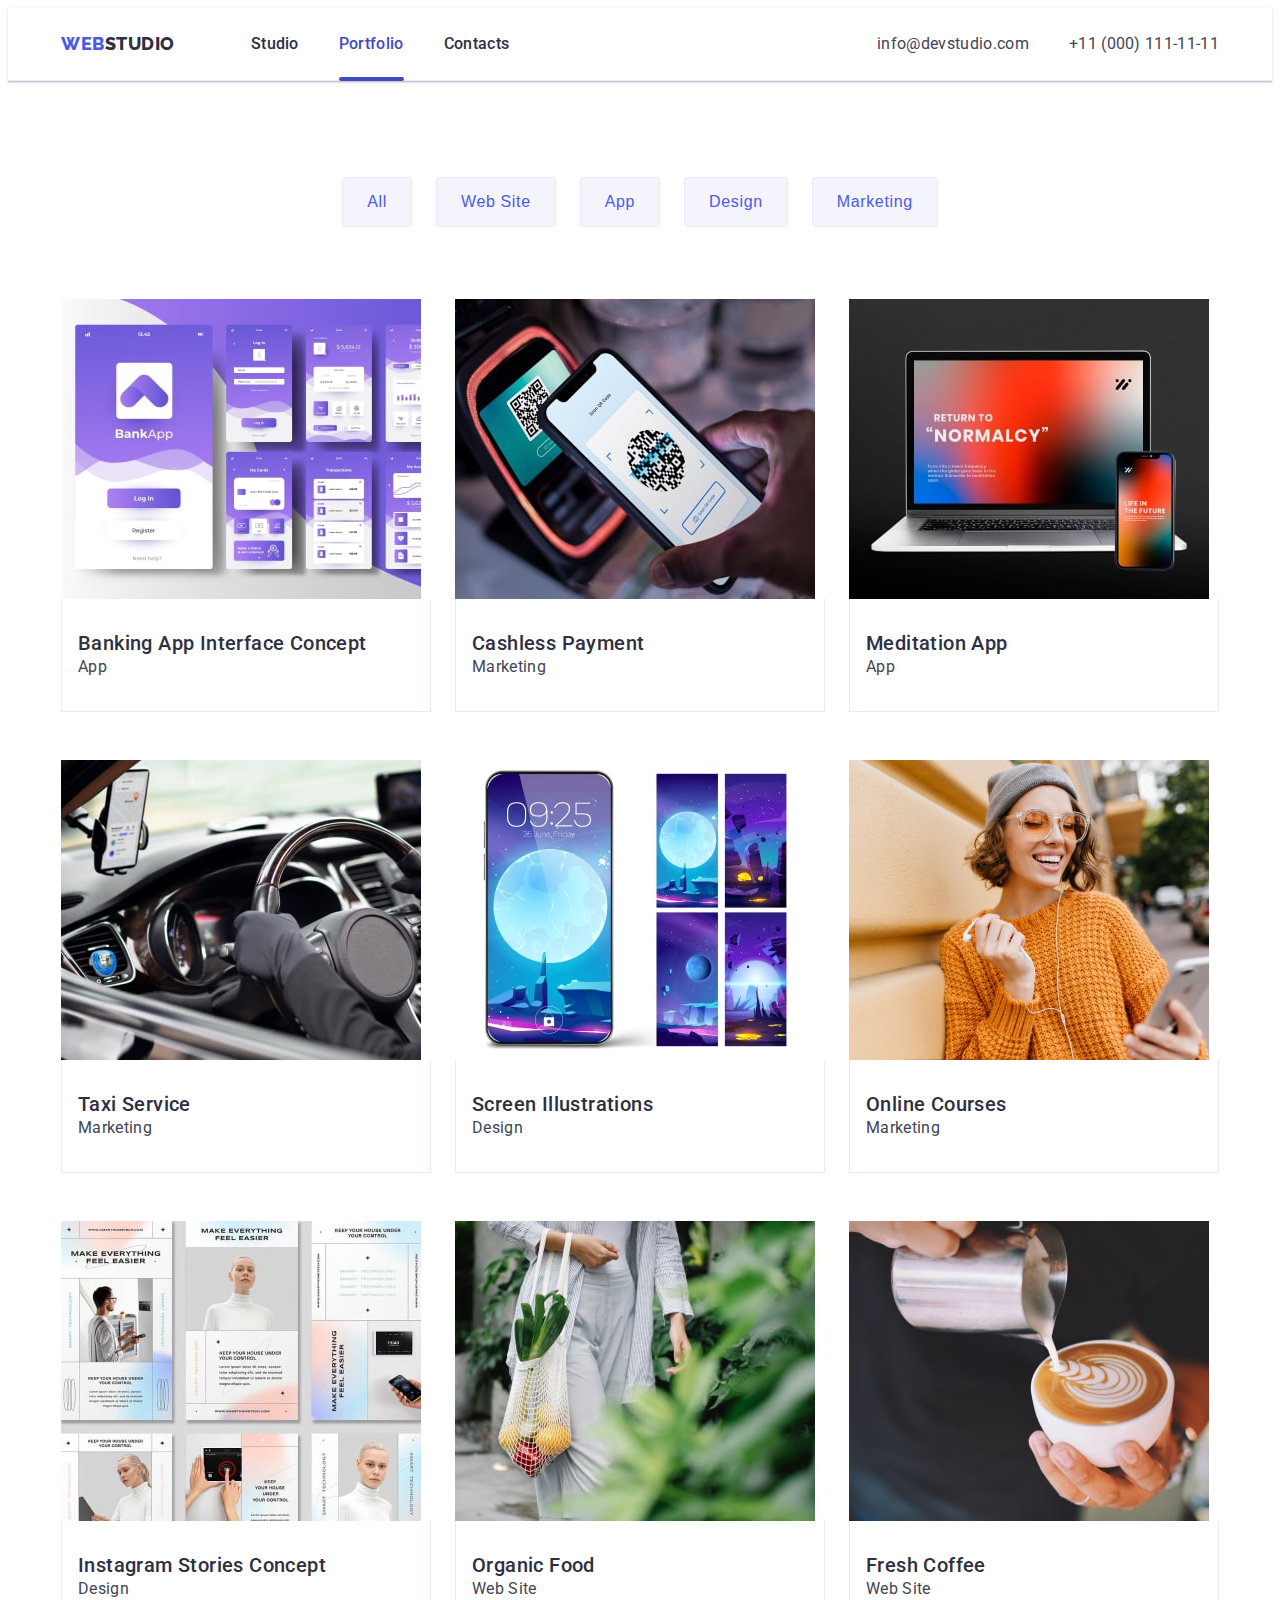
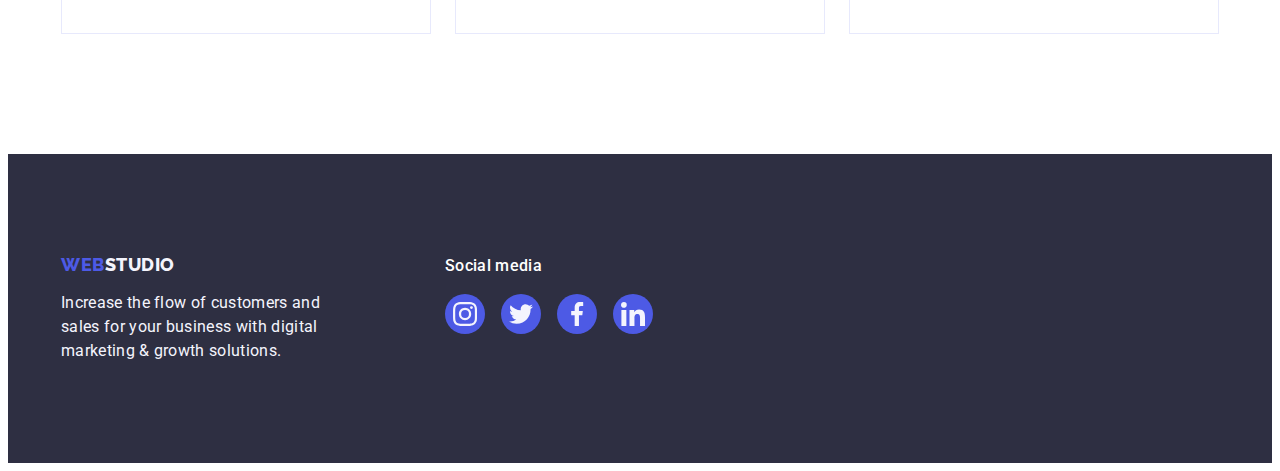
==== portfolio.html @ 6a230144 "Initial commit" ====
<!DOCTYPE html>
<html lang="en">
  <head>
    <meta charset="UTF-8" />
    <meta name="viewport" content="width=device-width, initial-scale=1.0" />
    <title>Porrfolio</title>
    <link rel="preconnect" href="https://fonts.googleapis.com" />
    <link rel="preconnect" href="https://fonts.gstatic.com" crossorigin />
    <link
      href="https://fonts.googleapis.com/css2?family=Raleway:wght@800&family=Roboto:wght@400;500;700&display=swap"
      rel="stylesheet"
    />
    <link
      rel="stylesheet"
      href="https://cdnjs.cloudflare.com/ajax/libs/modern-normalize/2.0.0/modern-normalize.min.css"
      integrity="sha512-4xo8blKMVCiXpTaLzQSLSw3KFOVPWhm/TRtuPVc4WG6kUgjH6J03IBuG7JZPkcWMxJ5huwaBpOpnwYElP/m6wg=="
      crossorigin="anonymous"
      referrerpolicy="no-referrer"
    />
    <link rel="stylesheet" href="./css/styles.css" />
  </head>
  <body>
    <!-- Header -->
    <header class="page-header">
      <div class="header-container container">
        <nav class="page-nav">
          <a class="header-logo logo link" href="./index.html"
            >Web<span class="logo-part-theme-dark">Studio</span></a
          >
          <ul class="menu list">
            <li class="menu-item">
              <a class="menu-link link" href="./index.html">Studio</a>
            </li>
            <li class="menu-item">
              <a class="menu-link link current" href="./portfolio.html"
                >Portfolio</a
              >
            </li>
            <li class="menu-item">
              <a class="menu-link link" href="">Contacts</a>
            </li>
          </ul>
        </nav>
        <address class="contacts-info">
          <ul class="contacts list">
            <li class="contacts-item">
              <a class="contacts-link link" href="mailto:info@devstudio.com"
                >info@devstudio.com</a
              >
            </li>
            <li class="contacts-item">
              <a class="contacts-link link" href="tel:+110001111111"
                >+11 (000) 111-11-11</a
              >
            </li>
          </ul>
        </address>
      </div>
    </header>
    <main>
      <!-- Portfolio -->
      <section class="portfolio-section section">
        <div class="container">
          <h1 class="visually-hidden">Our projects</h1>
          <ul class="portfolio-filter list">
            <li class="portfolio-filter-item">
              <button class="filter-btn" type="button">All</button>
            </li>
            <li class="portfolio-filter-item">
              <button class="filter-btn" type="button">Web Site</button>
            </li>
            <li class="portfolio-filter-item">
              <button class="filter-btn" type="button">App</button>
            </li>
            <li class="portfolio-filter-item">
              <button class="filter-btn" type="button">Design</button>
            </li>
            <li class="portfolio-filter-item">
              <button class="filter-btn" type="button">Marketing</button>
            </li>
          </ul>
          <ul class="projects-list list">
            <li class="projects-item">
              <a class="projects-link link" href="">
                <div class="projects-picture-wrapper">
                  <img
                    class="projects-picture"
                    src="./images/banking-app-min.jpg"
                    alt="Banking App"
                    width="360"
                    height="300"
                  />

                  <p class="overlay-text">
                    14 Stylish and User-Friendly App Design Concepts · Task
                    Manager App · Calorie Tracker App · Exotic Fruit Ecommerce
                    App · Cloud Storage App
                  </p>
                </div>
                <div class="projects-wrapper">
                  <h2 class="item-title">Banking App Interface Concept</h2>
                  <p class="item-description-theme-dark item-description">
                    App
                  </p>
                </div>
              </a>
            </li>
            <li class="projects-item">
              <a class="projects-link link" href="">
                <div class="projects-picture-wrapper">
                  <img
                    class="projects-picture"
                    src="./images/cashless-payment-min.jpg"
                    alt="Cashless Payment"
                    width="360"
                    height="300"
                  />

                  <p class="overlay-text">
                    14 Stylish and User-Friendly App Design Concepts · Task
                    Manager App · Calorie Tracker App · Exotic Fruit Ecommerce
                    App · Cloud Storage App
                  </p>
                </div>

                <div class="projects-wrapper">
                  <h2 class="item-title">Cashless Payment</h2>
                  <p class="item-description-theme-dark item-description">
                    Marketing
                  </p>
                </div>
              </a>
            </li>
            <li class="projects-item">
              <a class="projects-link link" href="">
                <div class="projects-picture-wrapper">
                  <img
                    class="projects-picture"
                    src="./images/meditation-app-min.jpg"
                    alt="Meditation App"
                    width="360"
                    height="300"
                  />

                  <p class="overlay-text">
                    14 Stylish and User-Friendly App Design Concepts · Task
                    Manager App · Calorie Tracker App · Exotic Fruit Ecommerce
                    App · Cloud Storage App
                  </p>
                </div>
                <div class="projects-wrapper">
                  <h2 class="item-title">Meditation App</h2>
                  <p class="item-description-theme-dark item-description">
                    App
                  </p>
                </div>
              </a>
            </li>
            <li class="projects-item">
              <a class="projects-link link" href="">
                <div class="projects-picture-wrapper">
                  <img
                    class="projects-picture"
                    src="./images/taxi-service-min.jpg"
                    alt="Taxi Service"
                    width="360"
                    height="300"
                  />

                  <p class="overlay-text">
                    14 Stylish and User-Friendly App Design Concepts · Task
                    Manager App · Calorie Tracker App · Exotic Fruit Ecommerce
                    App · Cloud Storage App
                  </p>
                </div>
                <div class="projects-wrapper">
                  <h2 class="item-title">Taxi Service</h2>
                  <p class="item-description-theme-dark item-description">
                    Marketing
                  </p>
                </div>
              </a>
            </li>
            <li class="projects-item">
              <a class="projects-link link" href="">
                <div class="projects-picture-wrapper">
                  <img
                    class="projects-picture"
                    src="./images/screen-illustrations-min.jpg"
                    alt="Screen Illustrations"
                    width="360"
                    height="300"
                  />

                  <p class="overlay-text">
                    14 Stylish and User-Friendly App Design Concepts · Task
                    Manager App · Calorie Tracker App · Exotic Fruit Ecommerce
                    App · Cloud Storage App
                  </p>
                </div>
                <div class="projects-wrapper">
                  <h2 class="item-title">Screen Illustrations</h2>
                  <p class="item-description-theme-dark item-description">
                    Design
                  </p>
                </div>
              </a>
            </li>
            <li class="projects-item">
              <a class="projects-link link" href="">
                <div class="projects-picture-wrapper">
                  <img
                    class="projects-picture"
                    src="./images/online-courses-min.jpg"
                    alt="Online Courses"
                    width="360"
                    height="300"
                  />

                  <p class="overlay-text">
                    14 Stylish and User-Friendly App Design Concepts · Task
                    Manager App · Calorie Tracker App · Exotic Fruit Ecommerce
                    App · Cloud Storage App
                  </p>
                </div>
                <div class="projects-wrapper">
                  <h2 class="item-title">Online Courses</h2>
                  <p class="item-description-theme-dark item-description">
                    Marketing
                  </p>
                </div>
              </a>
            </li>
            <li class="projects-item">
              <a class="projects-link link" href="">
                <div class="projects-picture-wrapper">
                  <img
                    class="projects-picture"
                    src="./images/instagram-stories-min.jpg"
                    alt="Instagram Stories"
                    width="360"
                    height="300"
                  />

                  <p class="overlay-text">
                    14 Stylish and User-Friendly App Design Concepts · Task
                    Manager App · Calorie Tracker App · Exotic Fruit Ecommerce
                    App · Cloud Storage App
                  </p>
                </div>
                <div class="projects-wrapper">
                  <h2 class="item-title">Instagram Stories Concept</h2>
                  <p class="item-description-theme-dark item-description">
                    Design
                  </p>
                </div>
              </a>
            </li>
            <li class="projects-item">
              <a class="projects-link link" href="">
                <div class="projects-picture-wrapper">
                  <img
                    class="projects-picture"
                    src="./images/organic-food-min.jpg"
                    alt="Organic Food"
                    width="360"
                    height="300"
                  />

                  <p class="overlay-text">
                    14 Stylish and User-Friendly App Design Concepts · Task
                    Manager App · Calorie Tracker App · Exotic Fruit Ecommerce
                    App · Cloud Storage App
                  </p>
                </div>
                <div class="projects-wrapper">
                  <h2 class="item-title">Organic Food</h2>
                  <p class="item-description-theme-dark item-description">
                    Web Site
                  </p>
                </div>
              </a>
            </li>
            <li class="projects-item">
              <a class="projects-link link" href="">
                <div class="projects-picture-wrapper">
                  <img
                    class="projects-picture"
                    src="./images/fresh-coffee-min.jpg"
                    alt="Fresh Coffee"
                    width="360"
                    height="300"
                  />

                  <p class="overlay-text">
                    14 Stylish and User-Friendly App Design Concepts · Task
                    Manager App · Calorie Tracker App · Exotic Fruit Ecommerce
                    App · Cloud Storage App
                  </p>
                </div>
                <div class="projects-wrapper">
                  <h2 class="item-title">Fresh Coffee</h2>
                  <p class="item-description-theme-dark item-description">
                    Web Site
                  </p>
                </div>
              </a>
            </li>
          </ul>
        </div>
      </section>
    </main>
    <!-- Footer -->
    <footer class="page-footer">
      <div class="footer-container container">
        <div class="footer-left-side">
          <a class="footer-logo logo link" href="./"
            >Web<span class="logo-part-theme-light">Studio</span></a
          >
          <p class="footer-item item-description-theme-light item-description">
            Increase the flow of customers and sales for your business with
            digital marketing & growth solutions.
          </p>
        </div>
        <div class="footer-right-side">
          <p class="footer-socials">Social media</p>
          <ul class="footer-socials-list list">
            <li class="footer-socials-item">
              <a href="#" class="footer-socials-link">
                <svg class="footer-socials-icon" width="24" height="24">
                  <use href="./images/icons.svg#icon-instagram"></use>
                </svg>
              </a>
            </li>
            <li class="footer-socials-item">
              <a href="#" class="footer-socials-link">
                <svg class="footer-socials-icon" width="24" height="24">
                  <use href="./images/icons.svg#icon-twitter"></use>
                </svg>
              </a>
            </li>
            <li class="footer-socials-item">
              <a href="#" class="footer-socials-link">
                <svg class="footer-socials-icon" width="24" height="24">
                  <use href="./images/icons.svg#icon-facebook"></use>
                </svg>
              </a>
            </li>
            <li class="footer-socials-item">
              <a href="#" class="footer-socials-link">
                <svg class="footer-socials-icon" width="24" height="24">
                  <use href="./images/icons.svg#icon-linkedin"></use>
                </svg>
              </a>
            </li>
          </ul>
        </div>
      </div>
    </footer>
  </body>
</html>
---- css/styles.css ----
:root {
  --dark: #2e2f42;
  --primary-brand: #4d5ae5;
  --pressed-state: #404bbf;
  --success: #31d0aa;
  --text: #434455;
  --subtle-text: #8e8f99;
  --accent: #e7e9fc;
  --light: #f4f4fd;
  --white-background: #ffffff;
  --modal-background: #fcfcfc;
  --trns-fast: 300ms ease;
  --trns-slow: 800ms ease-out;
}

h1,
h2,
h3,
h4,
h5,
h6,
p {
  margin-top: 0;
  margin-bottom: 0;
}

ul,
ol {
  margin-top: 0;
  margin-bottom: 0;
  padding-left: 0;
}

img {
  display: block;
  max-width: 100%;
  object-fit: cover;
}

button {
  cursor: pointer;
}
a {
  color: currentColor;
}
.list {
  list-style-type: none;
}

.link {
  text-decoration: none;
}

.visually-hidden {
  position: absolute;
  width: 1px;
  height: 1px;
  margin: -1px;
  border: 0;
  padding: 0;
  white-space: nowrap;
  clip-path: inset(100%);
  clip: rect(0 0 0 0);
  overflow: hidden;
}

body {
  font-family: 'Roboto', sans-serif;
  color: var(--text);
  background-color: var(--white-background);
}

.container {
  width: 1158px;
  margin-left: auto;
  margin-right: auto;
  padding-left: 15px;
  padding-right: 15px;
  /* outline: solid red; */
}
.section {
  padding-bottom: 120px;
}
/* ======================COMPONENTS======================= */
.logo {
  color: var(--primary-brand);
  font-family: Raleway, sans-serif;
  font-size: 18px;
  font-weight: 800;
  line-height: 1.17;
  letter-spacing: 0.03em;
  text-transform: uppercase;
}

.logo-part-theme-dark {
  color: var(--dark);
}

.logo-part-theme-light {
  color: var(--light);
}
.modal-btn {
  background-color: var(--primary-brand);
  color: var(--white-background);
  font-size: 16px;
  font-weight: 500;
  line-height: 1.5;
  letter-spacing: 0.04em;
  border: none;
  padding: 16px 32px;
  border-radius: 4px;
  min-width: 169px;
  height: 56px;
  transition: background-color 250ms cubic-bezier(0.4, 0, 0.2, 1);
}

.modal-btn:hover,
.modal-btn:focus {
  background-color: var(--pressed-state);
}

.item-title {
  color: var(--dark);
  font-size: 20px;
  font-weight: 500;
  line-height: 1.2;
  letter-spacing: 0.02em;
}

.item-description {
  font-size: 16px;
  line-height: 1.5;
  letter-spacing: 0.02em;
}
.item-description-theme-dark {
  color: var(--text);
}
.item-description-theme-light {
  color: var(--light);
}
.section-title {
  color: var(--dark);
  text-align: center;
  font-size: 36px;
  line-height: 1.11;
  letter-spacing: 0.02em;
  text-transform: capitalize;
  margin-bottom: 72px;
}

/* ======================/COMPONENTS======================= */

/* ======================HEADER======================= */
.page-header {
  box-shadow: 0px 2px 1px rgba(46, 47, 66, 0.08),
    0px 1px 1px rgba(46, 47, 66, 0.16), 0px 1px 6px rgba(46, 47, 66, 0.08);
}
.header-container {
  display: flex;
  justify-content: space-between;
  align-items: center;
}
.contacts-info {
  font-style: normal;
}
.page-nav {
  display: flex;
  align-items: center;
}
.menu {
  display: flex;
  gap: 40px;
}
.header-logo {
  margin-right: 76px;
  padding: 25px 0;
}

.menu-link {
  position: relative;
  display: block;
  padding: 24px 0;
  color: var(--dark);
  font-size: 16px;
  font-weight: 500;
  line-height: 1.5;
  letter-spacing: 0.02em;
  transition: color 250ms cubic-bezier(0.4, 0, 0.2, 1);
}

.menu-link:hover,
.menu-link:focus {
  color: var(--pressed-state);
}
.contacts {
  display: flex;
  gap: 40px;
}

.contacts-link {
  font-size: 16px;
  font-weight: 400;
  line-height: 1.5;
  letter-spacing: 0.02em;
  padding: 24px 0;
  transition: color 250ms cubic-bezier(0.4, 0, 0.2, 1);
}

.contacts-link:hover,
.contacts-link:focus {
  color: var(--pressed-state);
}
.current {
  color: var(--pressed-state);
}
.current::after {
  display: block;
  content: '';
  position: absolute;
  width: 100%;
  height: 4px;
  background-color: var(--pressed-state);
  bottom: -1px;
  border-radius: 2px;
}

/* ======================/HEADER======================= */

/* ======================HERO======================= */
.hero-section {
  background-color: var(--dark);
  padding: 188px 0;
  background-image: linear-gradient(
      rgba(46, 47, 66, 0.7),
      rgba(46, 47, 66, 0.7)
    ),
    url(../images/hero.jpg);
  background-repeat: no-repeat;
  background-size: cover;
  background-position: center;
  max-width: 1440px;
}
.hero-container {
  display: flex;
  flex-direction: column;
  align-items: center;
}

.hero-title {
  color: var(--white-background);
  text-align: center;
  font-size: 56px;
  line-height: 1.07;
  letter-spacing: 0.02em;
  margin-bottom: 48px;
  max-width: 496px;
}

/* ======================/HERO======================= */
/* ======================BENEFITS======================= */
.benefits-section {
  padding-top: 120px;
}
.benefits-list {
  display: flex;
  gap: 24px;
}
.benefits-wrapper {
  display: flex;
  justify-content: center;
  align-items: center;
  width: 264px;
  height: 112px;
  border-radius: 4px;
  background: var(--light);
  margin-bottom: 8px;
}
.benefits-item {
  width: 264px;
}
/* ======================/BENEFITS======================= */
/* ======================WHAT ARE WE DOING======================= */

.services-list {
  display: flex;
  gap: 24px;
}
/* ======================/WHAT ARE WE DOING======================= */
/* ======================OUR TEAM======================= */
.team-section {
  background-color: var(--light);
  padding-top: 120px;
}
.team-list {
  display: flex;
  gap: 24px;
}

.team-item {
  border-radius: 0px 0px 4px 4px;
  box-shadow: 0px 2px 1px 0px rgba(46, 47, 66, 0.08),
    0px 1px 1px 0px rgba(46, 47, 66, 0.16),
    0px 1px 6px 0px rgba(46, 47, 66, 0.08);
}
.team-wrapper {
  display: flex;
  flex-direction: column;
  align-items: center;
  gap: 8px;
  padding: 32px 0;
}

.team-item {
  background-color: var(--white-background);
}
.team-title {
  text-align: center;
}

.team-description {
  text-align: center;
}
.team-socials-list {
  display: flex;
  align-items: center;
  justify-content: center;
  gap: 24px;
}
.team-socials-link {
  display: flex;
  align-items: center;
  justify-content: center;
  padding: 12px;
  background-color: var(--primary-brand);
  border-radius: 50%;
  transition: background-color 250ms cubic-bezier(0.4, 0, 0.2, 1);
}
.team-socials-link:hover,
.team-socials-link:focus {
  background-color: var(--pressed-state);
}
.team-socials-icon {
  fill: var(--light);
}
/* ======================/OUR TEAM======================= */
/* ======================CUSTOMERS======================= */
.customers-section {
  padding-top: 120px;
}
.customers-list {
  display: flex;
  gap: 24px;
  justify-content: center;
  align-items: center;
}
.customers-item {
  width: 168px;
  height: 88px;
}
.customers-link {
  width: 100%;
  height: 100%;
  border-radius: 4px;
  border: 1px solid var(--subtle-text);
  display: flex;
  justify-content: center;
  align-items: center;
  color: var(--subtle-text);
  transition: border-color 250ms cubic-bezier(0.4, 0, 0.2, 1),
    color 250ms cubic-bezier(0.4, 0, 0.2, 1);
}
.customers-icon {
  fill: currentColor;
}

/* .customers-icon:hover,
.customers-icon:focus {
  fill: var(--pressed-state);
} */

.customers-link:hover,
.customers-link:focus {
  border-color: var(--pressed-state);
  color: var(--pressed-state);
}
/* ======================/CUSTOMERS======================= */
/* ======================PORTFOLIO======================= */
.portfolio-section {
  padding-top: 96px;
}
.filter-btn {
  color: var(--primary-brand);
  text-align: center;
  font-size: 16px;
  font-weight: 500;
  line-height: 1.5;
  letter-spacing: 0.04em;
  background-color: var(--light);
  border-radius: 4px;
  border: 1px solid var(--CORNFLOWER, #e7e9fc);
  padding: 12px 24px;
  transition: color 250ms cubic-bezier(0.4, 0, 0.2, 1),
    background-color 250ms cubic-bezier(0.4, 0, 0.2, 1),
    border-color 250ms cubic-bezier(0.4, 0, 0.2, 1),
    box-shadow 250ms cubic-bezier(0.4, 0, 0.2, 1);
}

.filter-btn:hover,
.filter-btn:focus {
  color: var(--white-background);
  background-color: var(--pressed-state);
  border: 1px solid transparent;
  box-shadow: 0px 2px 2px 0px rgba(0, 0, 0, 0.12),
    0px 2px 1px 0px rgba(0, 0, 0, 0.08), 0px 3px 1px 0px rgba(0, 0, 0, 0.1);
}
.portfolio-filter {
  display: flex;
  gap: 24px;
  justify-content: center;
  margin-bottom: 72px;
}
.projects-list {
  display: flex;
  flex-wrap: wrap;
  gap: 48px 24px;
}
.projects-item {
  width: calc((100% - 48px) / 3);
}
.projects-link:hover .overlay-text,
.projects-link:focus .overlay-text {
  transform: translateY(0%);
}

.projects-link {
  display: block;
  transition: box-shadow 250ms cubic-bezier(0.4, 0, 0.2, 1);
}
.projects-link:hover,
.projects-link:focus {
  box-shadow: 0px 1px 6px rgba(46, 47, 66, 0.08),
    0px 1px 1px rgba(46, 47, 66, 0.16), 0px 2px 1px rgba(46, 47, 66, 0.08);
}
.projects-picture-wrapper {
  position: relative;
  overflow: hidden;
}
.projects-wrapper {
  border: 1px solid var(--accent);
  border-top: none;
  padding: 32px 16px;
}

.overlay-text {
  position: absolute;
  top: 0;
  width: 100%;
  height: 100%;

  display: flex;
  justify-content: center;
  padding: 40px 32px;

  color: var(--light);
  background-color: var(--primary-brand);
  font-size: 16px;
  line-height: 1.5;
  letter-spacing: 0.02em;
  transform: translateY(100%);
  transition: transform 250ms cubic-bezier(0.4, 0, 0.2, 1);
}
/* ======================/PORTFOLIO======================= */

/* ======================FOOTER======================= */
.footer-container {
  display: flex;
  align-items: baseline;
}
.footer-left-side {
  margin-right: 120px;
}
.page-header {
  border-bottom: 1px solid var(--accent);
}
.page-footer {
  background: var(--dark);
}
.page-footer {
  padding: 100px 0;
}
.footer-logo {
  margin-bottom: 16px;
  display: inline-block;
}
.footer-item {
  max-width: 264px;
}
.footer-socials-list {
  display: flex;
  gap: 16px;
}
.footer-socials {
  color: var(--white-background);
  font-weight: 500;
  line-height: 1.5;
  letter-spacing: 0.02em;
  margin-bottom: 16px;
}
.footer-socials-link {
  display: flex;
  align-items: center;
  justify-content: center;
  padding: 8px;
  background-color: var(--primary-brand);
  border-radius: 50%;
  transition: background-color 250ms cubic-bezier(0.4, 0, 0.2, 1);
}
.footer-socials-link:hover,
.footer-socials-link:focus {
  background-color: var(--success);
}
.footer-socials-icon {
  fill: var(--light);
}
/* ======================/FOOTER======================= */
/* ======================MODAL WINDOW======================= */
.backdrop {
  position: fixed;
  top: 0;
  left: 0;
  opacity: 1;

  width: 100%;
  height: 100%;
  background-color: rgba(46, 47, 66, 0.4);
  transition: opacity 250ms cubic-bezier(0.4, 0, 0.2, 1),
    visibility 250ms cubic-bezier(0.4, 0, 0.2, 1);
}
.backdrop.is-hidden {
  opacity: 0;
  visibility: hidden;
  pointer-events: none;
  /* transition-delay: 200ms; */
}
.modal {
  position: absolute;
  top: 50%;
  left: 50%;
  transform: translate(-50%, -50%);
  width: 408px;
  min-height: 584px;
  border-radius: 4px;
  background: var(--modal-background);
  box-shadow: 0px 2px 1px 0px rgba(0, 0, 0, 0.2),
    0px 1px 3px 0px rgba(0, 0, 0, 0.12), 0px 1px 1px 0px rgba(0, 0, 0, 0.14);
  transition: transform 250ms cubic-bezier(0.4, 0, 0.2, 1);
}
.modal-close-btn {
  position: absolute;
  top: 24px;
  right: 24px;
  display: flex;
  justify-content: center;
  align-items: center;
  border: 1px solid rgba(0, 0, 0, 0.1);
  width: 24px;
  height: 24px;
  border-radius: 50%;
  background-color: var(--accent);
  fill: var(--dark);
  padding: 0;
  transition: background-color 250ms cubic-bezier(0.4, 0, 0.2, 1),
    border 250ms cubic-bezier(0.4, 0, 0.2, 1);
}

.modal-close-btn:hover,
.modal-close-btn:focus {
  background-color: var(--pressed-state);
  fill: var(--white-background);
  border: none;
}
.modal-close-icon {
  transition: fill 250ms cubic-bezier(0.4, 0, 0.2, 1);
}
/* ======================/MODAL WINDOW======================= */
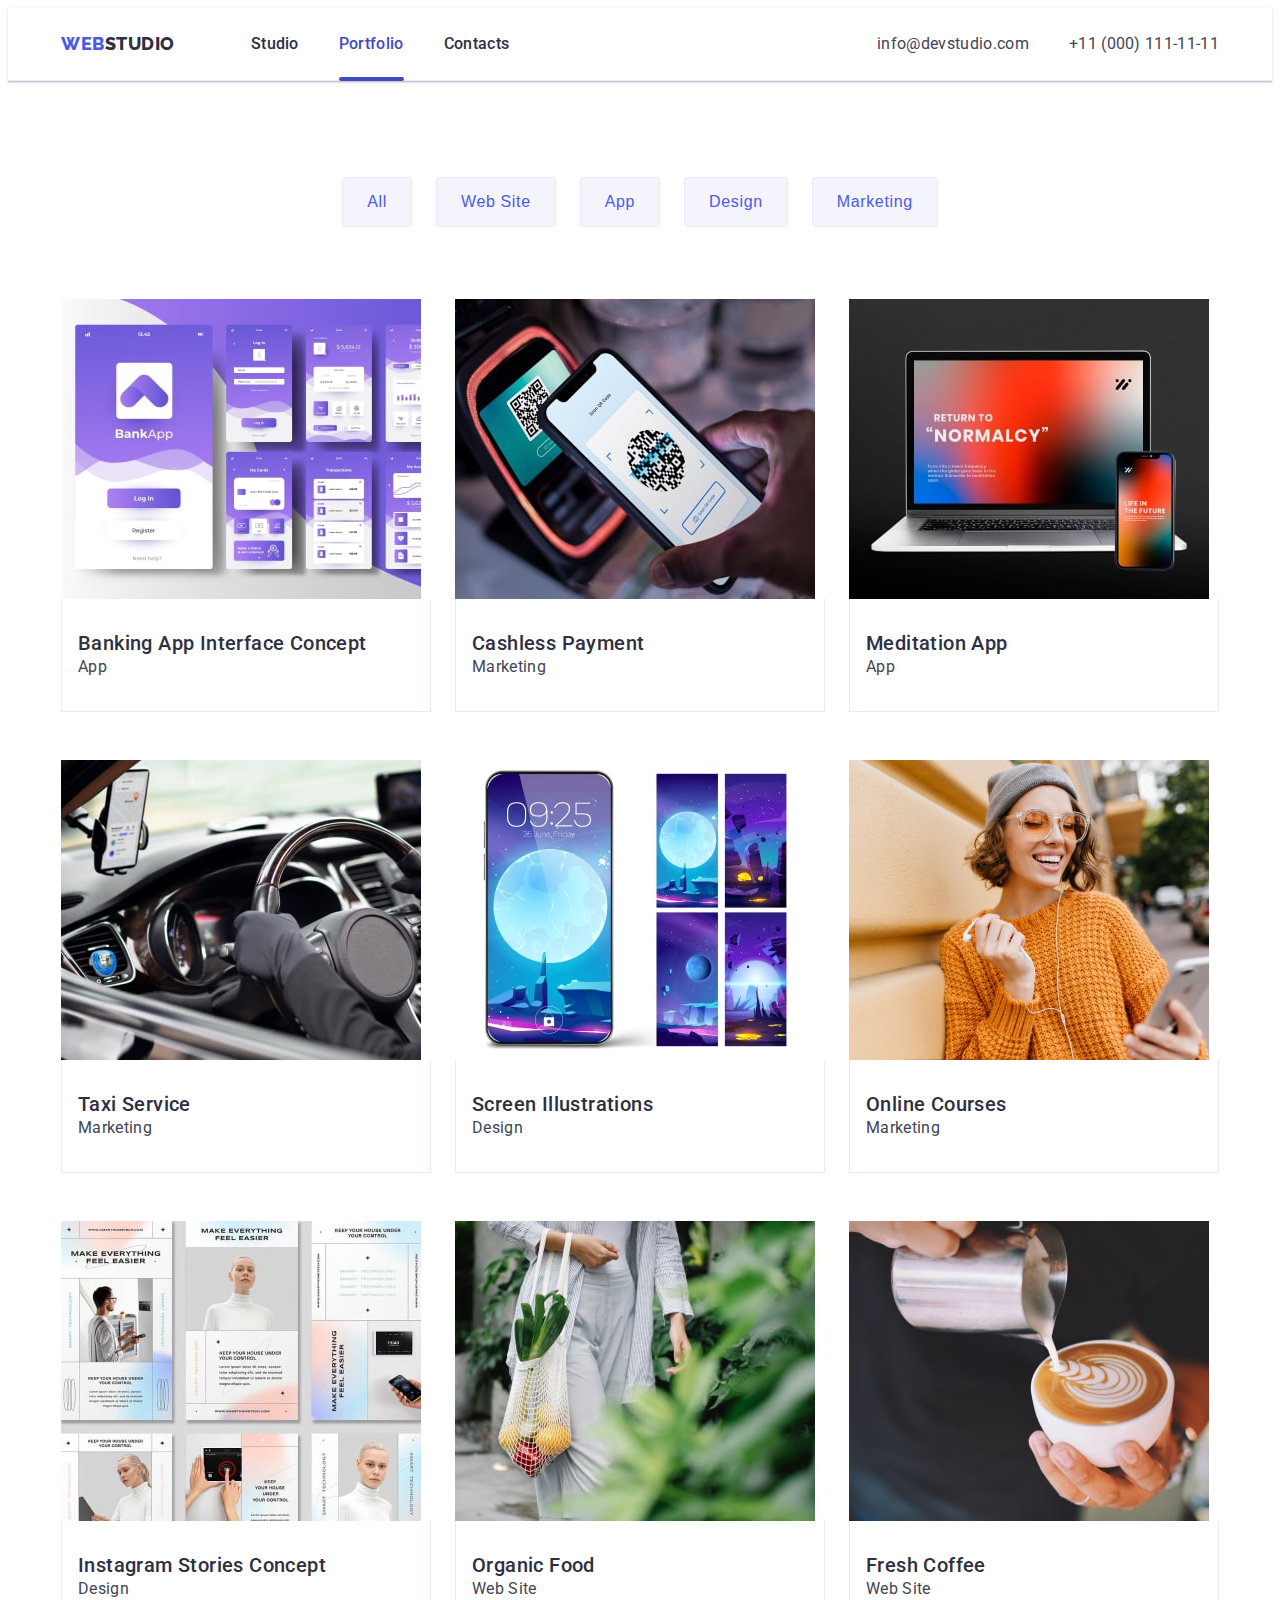
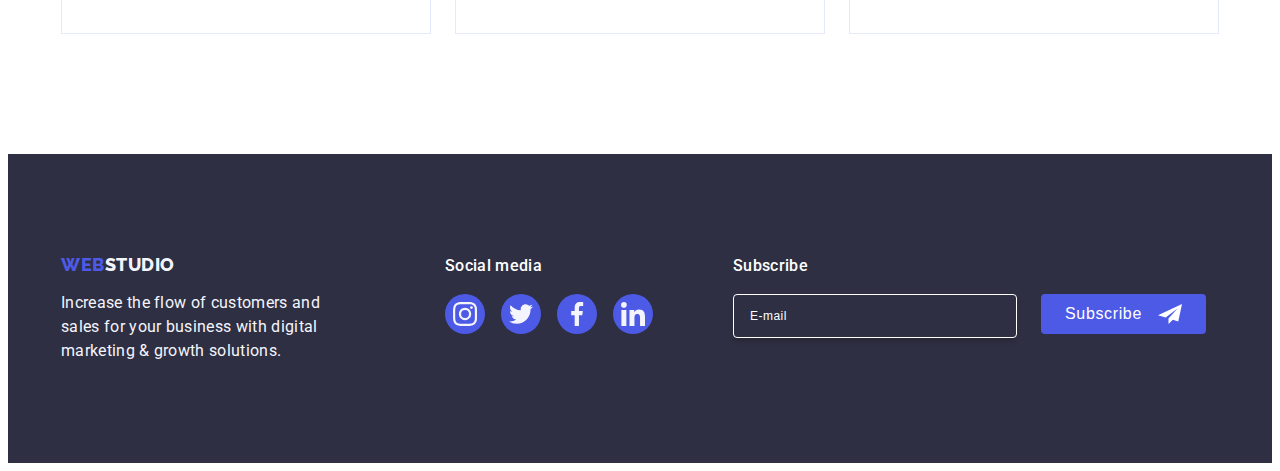
==== commit 37048c38: "portfolio footer layout" ====
--- a/portfolio.html
+++ b/portfolio.html
@@ -322,7 +322,7 @@
             digital marketing & growth solutions.
           </p>
         </div>
-        <div class="footer-right-side">
+        <div class="footer-middle">
           <p class="footer-socials">Social media</p>
           <ul class="footer-socials-list list">
             <li class="footer-socials-item">
@@ -355,6 +355,26 @@
             </li>
           </ul>
         </div>
+        <div class="footer-right-side">
+          <p class="subscribe-caption">Subscribe</p>
+          <form class="footer-form">
+            <label for="subscribe-user-email" class="footer-form-label">
+              <input
+                type="email"
+                name="subscribe-user-email"
+                class="footer-form-input"
+                placeholder="E-mail"
+                id="subscribe-user-email"
+              />
+            </label>
+            <button class="footer-btn" type="submit">
+              Subscribe
+              <svg class="footer-form-icon" width="24" height="24">
+                <use href="./images/icons.svg#icon-plane"></use>
+              </svg>
+            </button>
+          </form>
+        </div>
       </div>
     </footer>
   </body>
--- a/css/styles.css
+++ b/css/styles.css
@@ -522,6 +522,59 @@
 .footer-socials-icon {
   fill: var(--light);
 }
+.footer-middle {
+  padding-right: 80px;
+}
+.subscribe-caption {
+  margin-bottom: 16px;
+  font-weight: 500;
+  font-size: 16px;
+  line-height: 1.5;
+  letter-spacing: 0.02em;
+  color: var(--white-background);
+}
+.footer-form {
+  display: flex;
+  gap: 24px;
+}
+.footer-form-label {
+}
+.footer-form-input {
+  width: 264px;
+  height: 40px;
+  border: 1px solid var(--white-background);
+  background-color: transparent;
+  font-size: 12px;
+  line-height: 1.5;
+  letter-spacing: 0.04em;
+  padding-left: 16px;
+  box-shadow: 0px 4px 4px 0px rgba(0, 0, 0, 0.15);
+  border-radius: 4px;
+  color: var(--white-background);
+}
+.footer-form-input::placeholder {
+  color: var(--white-background);
+}
+.footer-btn {
+  min-width: 165px;
+  height: 40px;
+  display: flex;
+  justify-content: center;
+  align-items: center;
+  font-size: 16px;
+  font-weight: 500;
+  line-height: 1.5;
+  letter-spacing: 0.04em;
+  color: var(--white-background);
+  background-color: var(--primary-brand);
+  border: none;
+  border-radius: 4px;
+  padding: 8px 24px;
+}
+.footer-form-icon {
+  margin-left: 16px;
+  fill: var(--white-background);
+}
 /* ======================/FOOTER======================= */
 /* ======================MODAL WINDOW======================= */
 .backdrop {
@@ -532,7 +585,7 @@
 
   width: 100%;
   height: 100%;
-  background-color: rgba(46, 47, 66, 0.4);
+  background-color: #2e2f4266;
   transition: opacity 250ms cubic-bezier(0.4, 0, 0.2, 1),
     visibility 250ms cubic-bezier(0.4, 0, 0.2, 1);
 }
@@ -546,6 +599,7 @@
   position: absolute;
   top: 50%;
   left: 50%;
+  padding: 72px 24px 24px 24px;
   transform: translate(-50%, -50%);
   width: 408px;
   min-height: 584px;
@@ -582,4 +636,125 @@
 .modal-close-icon {
   transition: fill 250ms cubic-bezier(0.4, 0, 0.2, 1);
 }
+.modal-caption {
+  display: block;
+  margin-bottom: 16px;
+  color: var(--dark);
+  text-align: center;
+  font-weight: 500;
+  line-height: 1.5;
+  letter-spacing: 0.02em;
+}
+.modal-form {
+  color: var(--subtle-text);
+
+  font-size: 12px;
+  line-height: 1.17;
+  letter-spacing: 0.04em;
+  padding-top: 0;
+}
+.modal-field-wrapper {
+  margin-bottom: 8px;
+}
+.modal-label {
+  display: block;
+  margin-bottom: 4px;
+}
+.modal-field {
+  position: relative;
+}
+.modal-input {
+  width: 100%;
+  height: 40px;
+  border-radius: 4px;
+  border: 1px solid rgba(46, 47, 66, 0.4);
+  outline: transparent;
+  padding: 11px 38px;
+  background-color: transparent;
+  transition: border-color 250ms cubic-bezier(0.4, 0, 0.2, 1);
+}
+.modal-input:focus-within,
+.modal-comment-field:focus-within {
+  border-color: var(--primary-brand);
+}
+.modal-input:focus-within + .modal-icon {
+  fill: var(--primary-brand);
+}
+.modal-icon {
+  position: absolute;
+  top: 50%;
+  left: 16px;
+  transform: translateY(-50%);
+  fill: var(--dark);
+  transition: fill 250ms cubic-bezier(0.4, 0, 0.2, 1);
+}
+
+.modal-comment {
+  margin-bottom: 16px;
+}
+.modal-comment-field::placeholder {
+  color: rgba(46, 47, 66, 0.4);
+  font-size: 12px;
+  line-height: 1.7;
+  letter-spacing: 0.04em;
+}
+.modal-comment-field {
+  display: block;
+  width: 100%;
+  height: 120px;
+  padding: 8px 16px;
+
+  font-size: 12px;
+  line-height: 1.17;
+  letter-spacing: 0.04em;
+  color: rgba(46, 47, 66, 0.4);
+  background-color: transparent;
+
+  border-radius: 4px;
+  border: 1px solid rgba(46, 47, 66, 0.4);
+  resize: none;
+  outline: transparent;
+  transition: border-color 250ms cubic-bezier(0.4, 0, 0.2, 1);
+}
+.modal-agreement-wrapper {
+  margin-bottom: 24px;
+}
+.modal-agreement {
+  display: block;
+  font-size: 12px;
+  line-height: 1.17;
+  letter-spacing: 0.04em;
+  color: var(--subtle-text);
+}
+.modal-agreement-input {
+  appearance: none;
+}
+.modal-checkbox {
+  display: inline-flex;
+  justify-content: center;
+  align-items: center;
+  width: 16px;
+  height: 16px;
+  border-radius: 2px;
+  border: 1px solid rgba(46, 47, 66, 0.4);
+  margin-right: 8px;
+  outline: none;
+  fill: transparent;
+  transition: background-color 250ms cubic-bezier(0.4, 0, 0.2, 1),
+    border 250ms cubic-bezier(0.4, 0, 0.2, 1),
+    fill 250ms cubic-bezier(0.4, 0, 0.2, 1);
+}
+.modal-checkbox-icon {
+}
+
+.modal-agreement-text {
+}
+.modal-agreement-link {
+  color: var(--primary-brand);
+  margin-left: 4px;
+}
+.form-btn {
+  display: block;
+  margin: 0 auto;
+}
 /* ======================/MODAL WINDOW======================= */
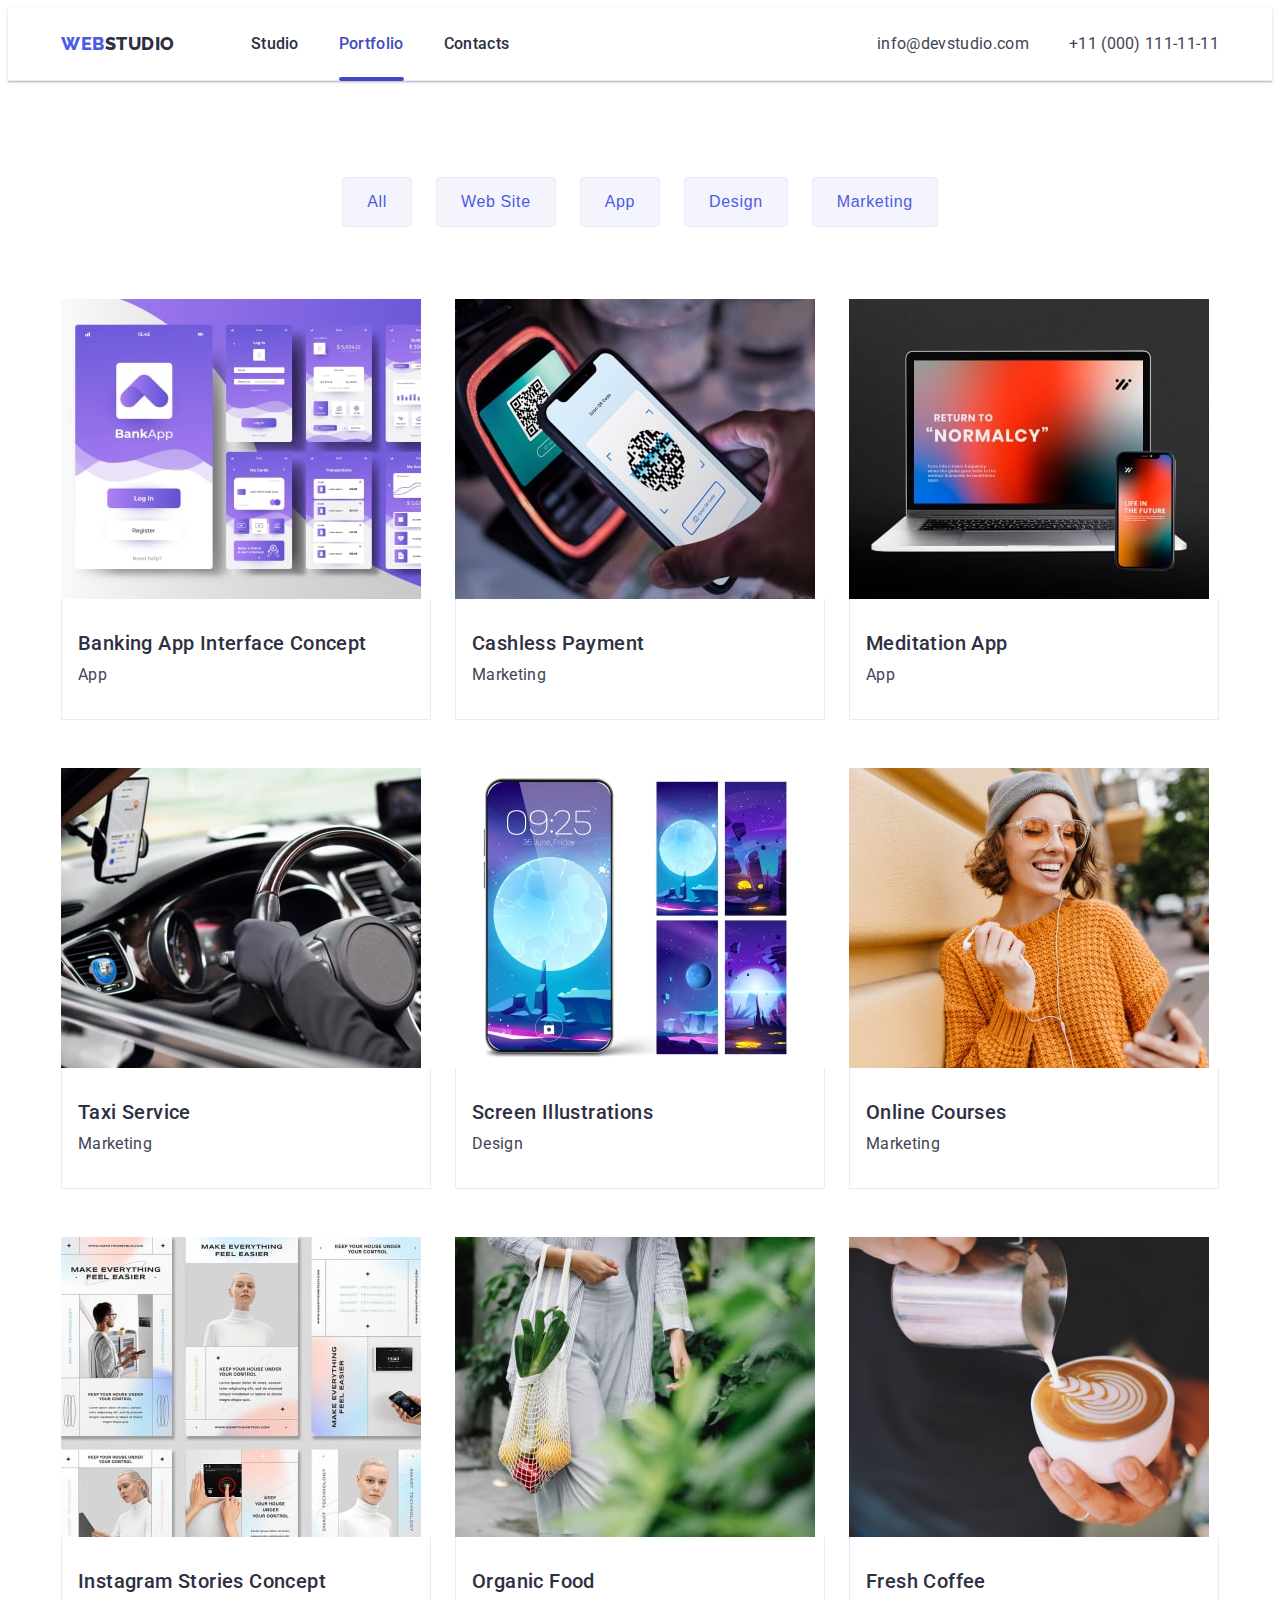
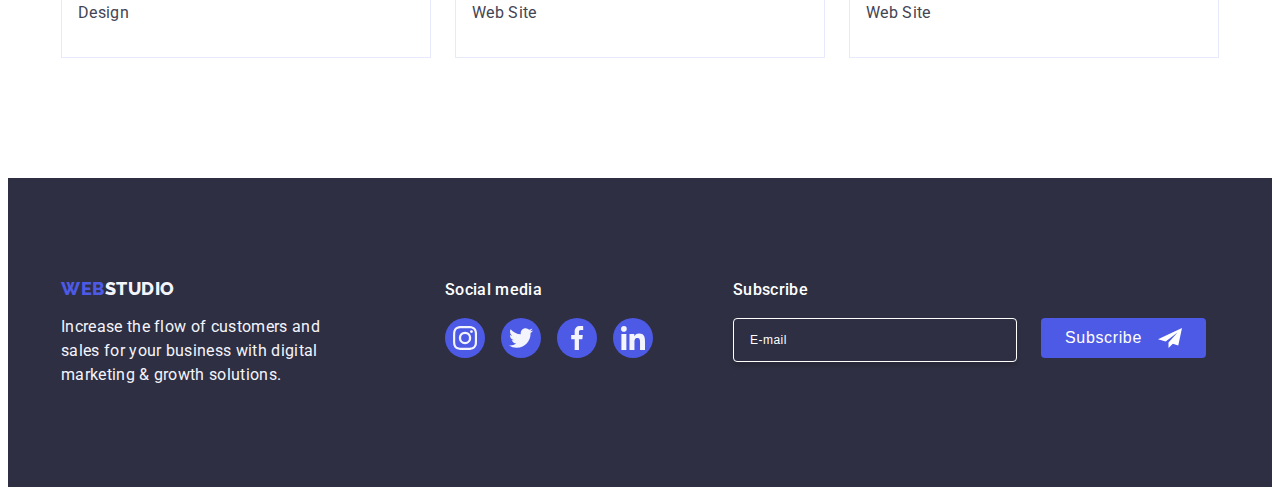
==== commit e78704b3: "margins changed, padding changed to margin in .footer-middle and validation for footer added" ====
--- a/portfolio.html
+++ b/portfolio.html
@@ -98,7 +98,9 @@
                   </p>
                 </div>
                 <div class="projects-wrapper">
-                  <h2 class="item-title">Banking App Interface Concept</h2>
+                  <h2 class="projects-title item-title">
+                    Banking App Interface Concept
+                  </h2>
                   <p class="item-description-theme-dark item-description">
                     App
                   </p>
@@ -124,7 +126,7 @@
                 </div>
 
                 <div class="projects-wrapper">
-                  <h2 class="item-title">Cashless Payment</h2>
+                  <h2 class="projects-title item-title">Cashless Payment</h2>
                   <p class="item-description-theme-dark item-description">
                     Marketing
                   </p>
@@ -149,7 +151,7 @@
                   </p>
                 </div>
                 <div class="projects-wrapper">
-                  <h2 class="item-title">Meditation App</h2>
+                  <h2 class="projects-title item-title">Meditation App</h2>
                   <p class="item-description-theme-dark item-description">
                     App
                   </p>
@@ -174,7 +176,7 @@
                   </p>
                 </div>
                 <div class="projects-wrapper">
-                  <h2 class="item-title">Taxi Service</h2>
+                  <h2 class="projects-title item-title">Taxi Service</h2>
                   <p class="item-description-theme-dark item-description">
                     Marketing
                   </p>
@@ -199,7 +201,9 @@
                   </p>
                 </div>
                 <div class="projects-wrapper">
-                  <h2 class="item-title">Screen Illustrations</h2>
+                  <h2 class="projects-title item-title">
+                    Screen Illustrations
+                  </h2>
                   <p class="item-description-theme-dark item-description">
                     Design
                   </p>
@@ -224,7 +228,7 @@
                   </p>
                 </div>
                 <div class="projects-wrapper">
-                  <h2 class="item-title">Online Courses</h2>
+                  <h2 class="projects-title item-title">Online Courses</h2>
                   <p class="item-description-theme-dark item-description">
                     Marketing
                   </p>
@@ -249,7 +253,9 @@
                   </p>
                 </div>
                 <div class="projects-wrapper">
-                  <h2 class="item-title">Instagram Stories Concept</h2>
+                  <h2 class="projects-title item-title">
+                    Instagram Stories Concept
+                  </h2>
                   <p class="item-description-theme-dark item-description">
                     Design
                   </p>
@@ -274,7 +280,7 @@
                   </p>
                 </div>
                 <div class="projects-wrapper">
-                  <h2 class="item-title">Organic Food</h2>
+                  <h2 class="projects-title item-title">Organic Food</h2>
                   <p class="item-description-theme-dark item-description">
                     Web Site
                   </p>
@@ -299,7 +305,7 @@
                   </p>
                 </div>
                 <div class="projects-wrapper">
-                  <h2 class="item-title">Fresh Coffee</h2>
+                  <h2 class="projects-title item-title">Fresh Coffee</h2>
                   <p class="item-description-theme-dark item-description">
                     Web Site
                   </p>
@@ -365,6 +371,7 @@
                 class="footer-form-input"
                 placeholder="E-mail"
                 id="subscribe-user-email"
+                required
               />
             </label>
             <button class="footer-btn" type="submit">
--- a/css/styles.css
+++ b/css/styles.css
@@ -239,6 +239,7 @@
   background-size: cover;
   background-position: center;
   max-width: 1440px;
+  margin: 0 auto;
 }
 .hero-container {
   display: flex;
@@ -273,6 +274,9 @@
   height: 112px;
   border-radius: 4px;
   background: var(--light);
+  margin-bottom: 8px;
+}
+.benefits-title {
   margin-bottom: 8px;
 }
 .benefits-item {
@@ -424,6 +428,9 @@
   flex-wrap: wrap;
   gap: 48px 24px;
 }
+.projects-title {
+  margin-bottom: 8px;
+}
 .projects-item {
   width: calc((100% - 48px) / 3);
 }
@@ -523,7 +530,7 @@
   fill: var(--light);
 }
 .footer-middle {
-  padding-right: 80px;
+  margin-right: 80px;
 }
 .subscribe-caption {
   margin-bottom: 16px;
@@ -664,6 +671,7 @@
   position: relative;
 }
 .modal-input {
+  color: var(--dark);
   width: 100%;
   height: 40px;
   border-radius: 4px;
@@ -707,7 +715,7 @@
   font-size: 12px;
   line-height: 1.17;
   letter-spacing: 0.04em;
-  color: rgba(46, 47, 66, 0.4);
+  color: var(--dark);
   background-color: transparent;
 
   border-radius: 4px;
@@ -727,31 +735,35 @@
   color: var(--subtle-text);
 }
 .modal-agreement-input {
-  appearance: none;
-}
-.modal-checkbox {
+}
+.modal-checkbox-custom {
   display: inline-flex;
-  justify-content: center;
-  align-items: center;
+  align-items: center;
+  justify-content: center;
   width: 16px;
   height: 16px;
+
+  fill: transparent;
+
+  border: 1px solid rgba(46, 47, 66, 0.4);
   border-radius: 2px;
-  border: 1px solid rgba(46, 47, 66, 0.4);
-  margin-right: 8px;
-  outline: none;
-  fill: transparent;
   transition: background-color 250ms cubic-bezier(0.4, 0, 0.2, 1),
     border 250ms cubic-bezier(0.4, 0, 0.2, 1),
     fill 250ms cubic-bezier(0.4, 0, 0.2, 1);
+  margin-right: 5px;
 }
 .modal-checkbox-icon {
+}
+.modal-agreement-input:checked + .modal-agreement > .modal-checkbox-custom {
+  border: none;
+  background-color: var(--pressed-state);
+  fill: var(--light);
 }
 
 .modal-agreement-text {
 }
 .modal-agreement-link {
   color: var(--primary-brand);
-  margin-left: 4px;
 }
 .form-btn {
   display: block;
